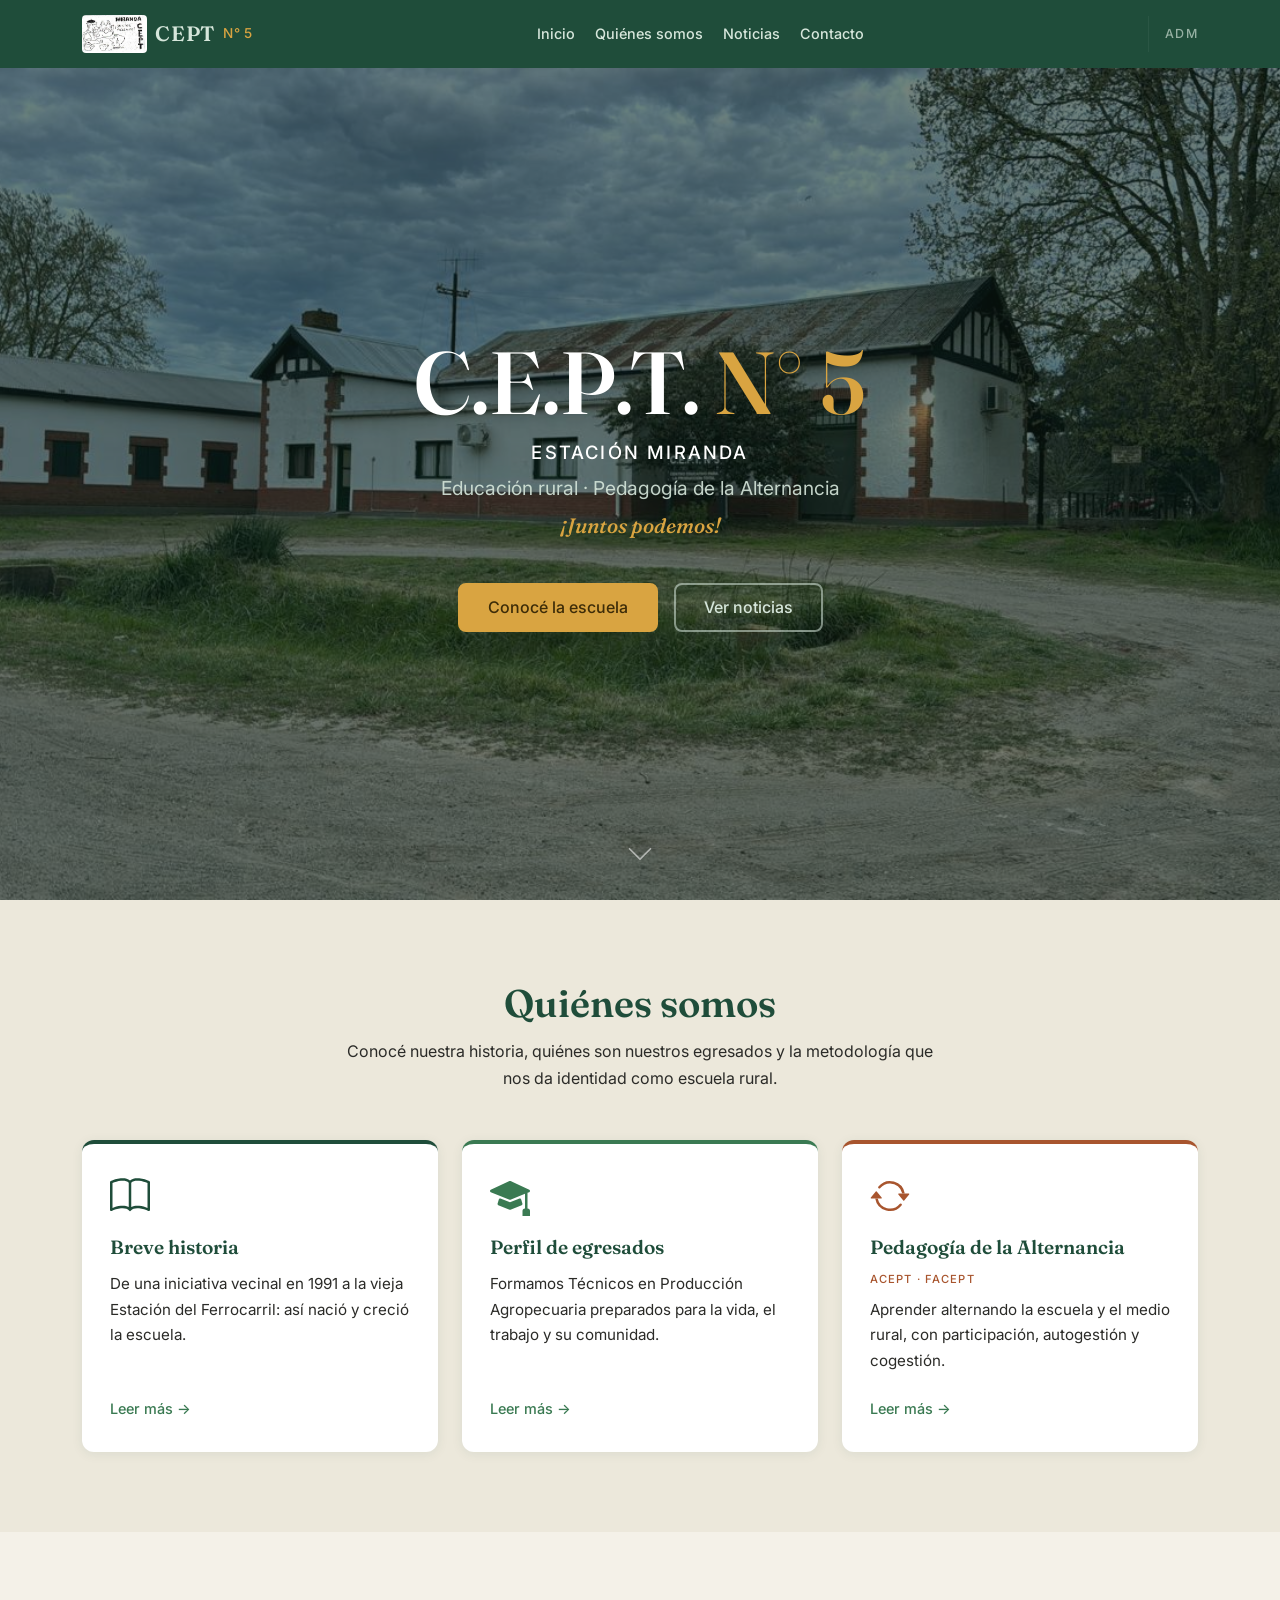
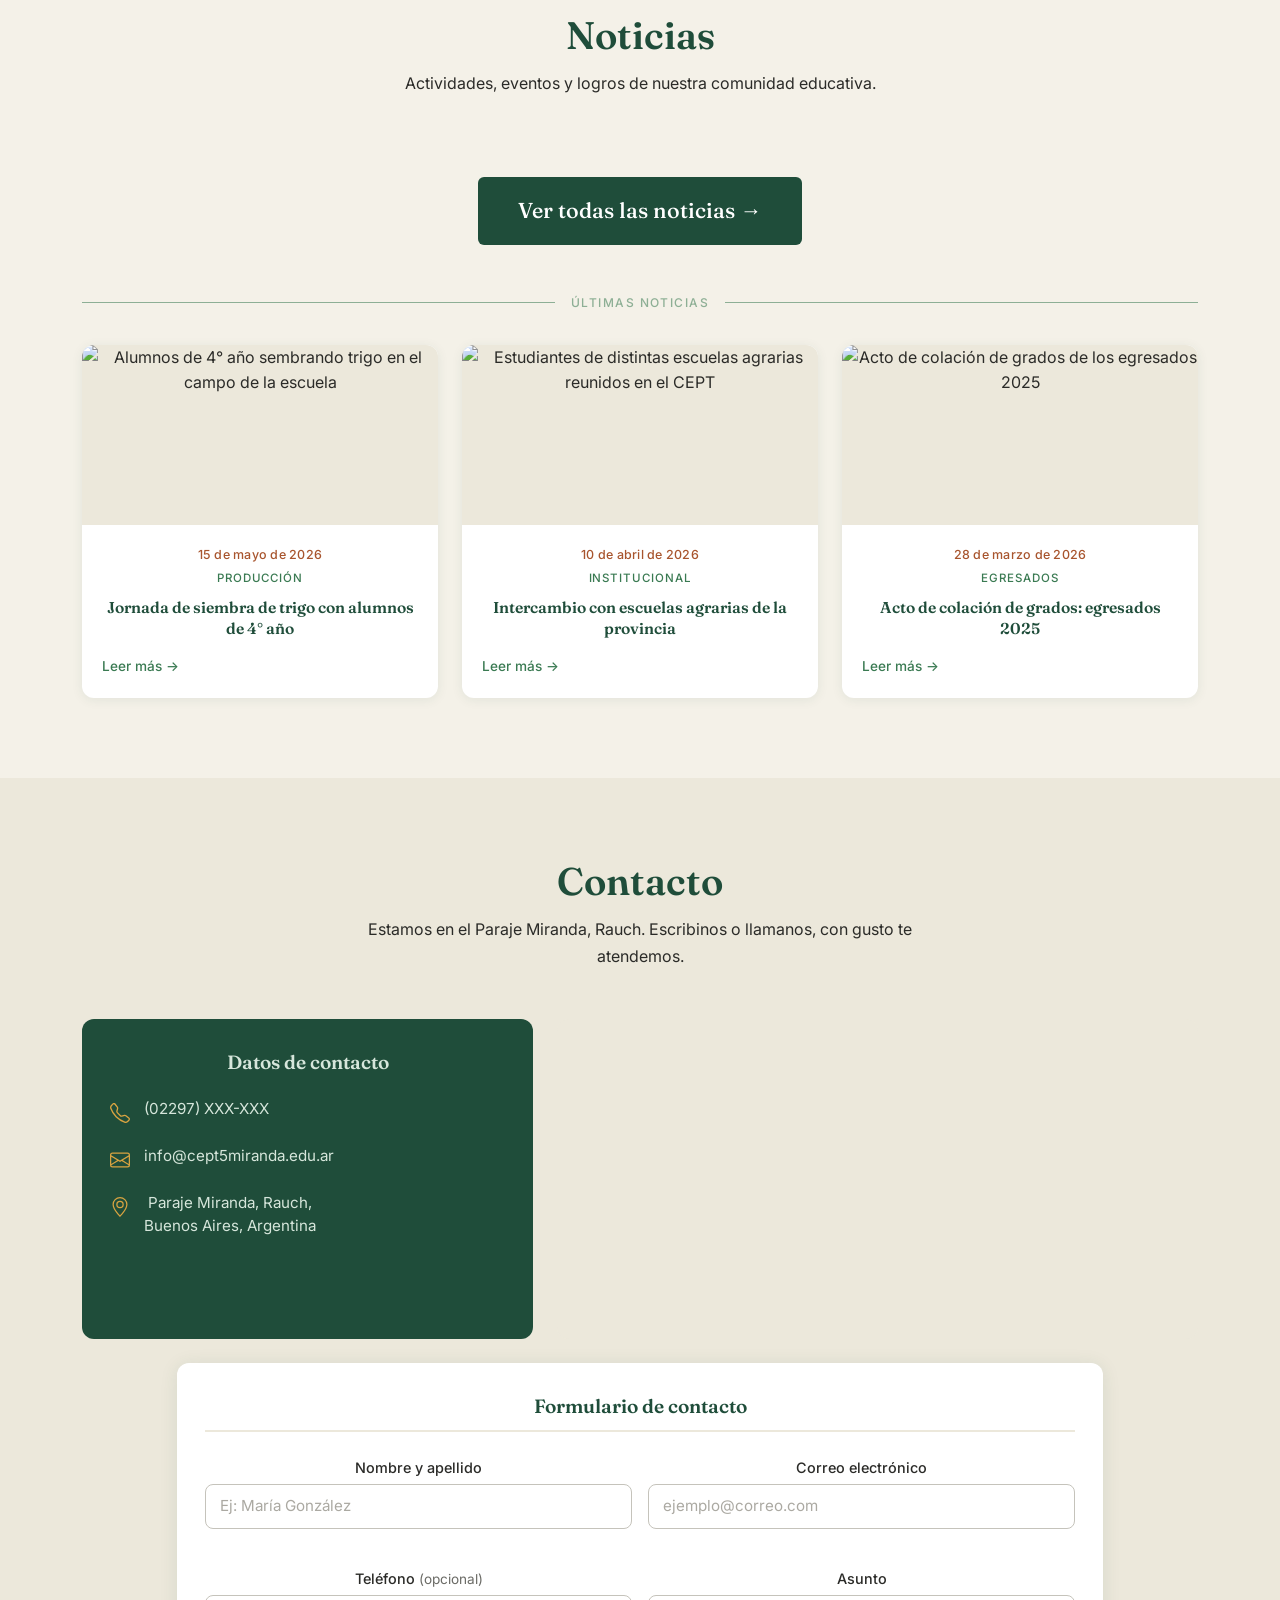
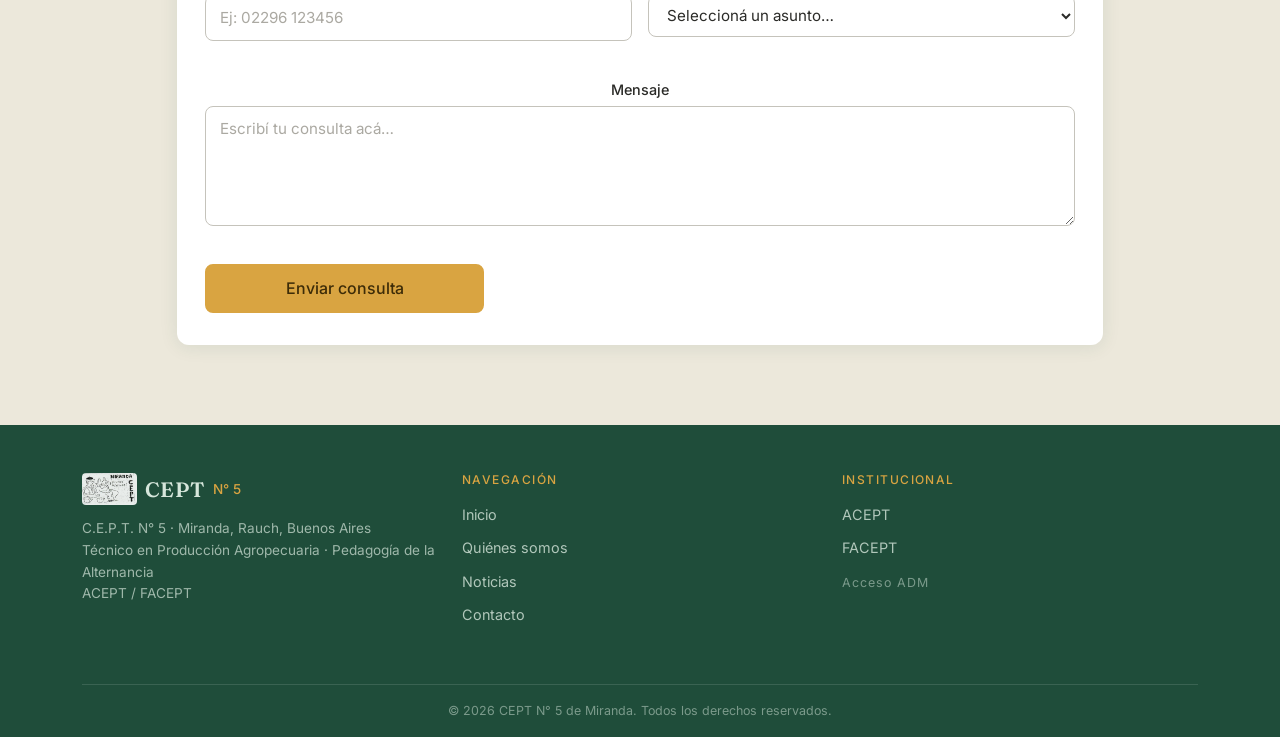
==== admin.html @ 4136ed53 "fix boostra" ====
<!DOCTYPE html>
<html lang="es">
<head>
  <meta charset="UTF-8" />
  <meta name="viewport" content="width=device-width, initial-scale=1.0" />
  <title>Administrador | CEPT N° 5 de Miranda</title>

  <link rel="preconnect" href="https://fonts.googleapis.com" />
  <link rel="preconnect" href="https://fonts.gstatic.com" crossorigin />
  <link
    href="https://fonts.googleapis.com/css2?family=Fraunces:opsz,wght@9..144,500;9..144,600&family=Inter:wght@400;500&display=swap"
    rel="stylesheet"
  />

  <link rel="stylesheet" href="vendor/bootstrap.min.css" />

  <link rel="stylesheet" href="css/styles.css" />
</head>
<body>

  <!-- header -->
  <header>
    <nav class="navbar navbar-expand-lg fixed-top" id="menu-principal" aria-label="Navegación principal">
      <div class="container">

        <a class="navbar-brand logo" href="index.html">
          <img src="img/img_logo.jpeg" alt="Logo CEPT N° 5 de Miranda" class="logo-img" />
          <span class="logo-sigla">CEPT</span>
          <span class="logo-numero">N° 5</span>
        </a>

        <button
          class="navbar-toggler boton-menu"
          type="button"
          data-bs-toggle="collapse"
          data-bs-target="#contenido-menu"
          aria-controls="contenido-menu"
          aria-expanded="false"
          aria-label="Abrir menú de navegación"
        >
          <span class="navbar-toggler-icon"></span>
        </button>

        <div class="collapse navbar-collapse" id="contenido-menu">
          <ul class="navbar-nav mx-auto gap-1">
            <li class="nav-item">
              <a class="nav-link enlace-menu" href="index.html">Inicio</a>
            </li>
            <li class="nav-item">
              <a class="nav-link enlace-menu" href="index.html#quienes">Quiénes somos</a>
            </li>
            <li class="nav-item">
              <a class="nav-link enlace-menu" href="noticias.html">Noticias</a>
            </li>
            <li class="nav-item">
              <a class="nav-link enlace-menu" href="index.html#contacto">Contacto</a>
            </li>
          </ul>

          <div class="vr d-none d-lg-block mx-3 separador" aria-hidden="true"></div>
          <hr class="d-lg-none separador-movil" aria-hidden="true" />

          <span class="nav-link enlace-adm activo-adm">ADM</span>
        </div>
      </div>
    </nav>
  </header>

  <!-- panel de administración -->
  <main>
    <section class="seccion">
      <div class="container">

        <!-- encabezado con título y botón de logout -->
        <div class="admin-encabezado">
          <div>
            <h1 class="titulo-seccion mb-1">Panel de administración</h1>
            <p class="descripcion-seccion mb-0">
              Desde acá podés agregar, editar y eliminar noticias.
            </p>
          </div>
          <button id="btn-cerrar-sesion" class="btn boton-cerrar-sesion">Cerrar sesión</button>
        </div>

        <!-- botón para agregar nueva noticia -->
        <button id="btn-agregar" class="btn boton-primario mb-4">+ Nueva noticia</button>

        <!-- formulario (oculto hasta que se clickee agregar o editar) -->
        <div id="panel-formulario" class="panel-admin oculto-admin">

          <h2 id="titulo-formulario-admin" class="admin-titulo-form">Agregar noticia</h2>

          <form id="formulario-admin" novalidate>
            <input type="hidden" id="admin-id" />

            <div class="campo">
              <label for="admin-titulo">Título</label>
              <input
                type="text"
                id="admin-titulo"
                required
                placeholder="Ej: Jornada de siembra con alumnos de 3° año"
              />
              <span id="error-admin-titulo" class="error" aria-live="polite"></span>
            </div>

            <div class="row g-3">
              <div class="col-12 col-md-6">
                <div class="campo">
                  <label for="admin-categoria">Categoría</label>
                  <select id="admin-categoria" required>
                    <option value="" disabled selected>Elegí una categoría</option>
                    <option value="Comunidad">Comunidad</option>
                    <option value="Educación">Educación</option>
                    <option value="Proyectos">Proyectos</option>
                    <option value="Producción">Producción</option>
                    <option value="Eventos">Eventos</option>
                    <option value="Institucional">Institucional</option>
                  </select>
                  <span id="error-admin-categoria" class="error" aria-live="polite"></span>
                </div>
              </div>

              <div class="col-12 col-md-6">
                <div class="campo">
                  <label for="admin-fecha">Fecha</label>
                  <input type="date" id="admin-fecha" required />
                  <span id="error-admin-fecha" class="error" aria-live="polite"></span>
                </div>
              </div>
            </div>

            <div class="campo">
              <label for="admin-foto">
                Foto
                <span class="opcional">(ruta desde la carpeta raíz, ej: img/mi-foto.jpeg)</span>
              </label>
              <input type="text" id="admin-foto" placeholder="img/nombre-de-la-foto.jpeg" />
            </div>

            <div class="campo">
              <label for="admin-alt">
                Descripción de la foto
                <span class="opcional">(para personas que no pueden ver la imagen)</span>
              </label>
              <input
                type="text"
                id="admin-alt"
                placeholder="Ej: Estudiantes trabajando en el invernáculo"
              />
            </div>

            <div class="campo">
              <label for="admin-bajada">
                Bajada
                <span class="opcional">(resumen corto que aparece en la lista de noticias)</span>
              </label>
              <textarea
                id="admin-bajada"
                rows="2"
                placeholder="Resumen de la noticia en 1 o 2 oraciones..."
              ></textarea>
            </div>

            <div class="campo">
              <label for="admin-cuerpo">
                Cuerpo de la noticia
                <span class="opcional">
                  — usá etiquetas HTML: &lt;p&gt;párrafo&lt;/p&gt;,
                  &lt;strong&gt;negrita&lt;/strong&gt;,
                  &lt;ul&gt;&lt;li&gt;ítem&lt;/li&gt;&lt;/ul&gt;
                </span>
              </label>
              <textarea
                id="admin-cuerpo"
                rows="8"
                required
                placeholder="&lt;p&gt;Primer párrafo...&lt;/p&gt;
&lt;p&gt;Segundo párrafo...&lt;/p&gt;"
              ></textarea>
              <span id="error-admin-cuerpo" class="error" aria-live="polite"></span>
            </div>

            <div class="d-flex gap-3 flex-wrap mt-3">
              <button type="submit" class="btn boton-primario">Guardar noticia</button>
              <button type="button" id="btn-cancelar" class="btn boton-admin-cancelar">Cancelar</button>
            </div>

          </form>
        </div>

        <!-- lista de todas las noticias -->
        <div id="lista-admin"></div>

        <!-- sección para restaurar los datos originales -->
        <div class="admin-restaurar">
          <p>¿Borraste algo por error?</p>
          <button id="btn-restaurar" class="btn boton-admin-restaurar">
            Restaurar noticias originales
          </button>
        </div>

      </div>
    </section>
  </main>

  <!-- footer -->
  <footer id="pie-pagina">
    <div class="container">
      <div class="row pie-fila-superior">

        <div class="col-12 col-md-4 pie-col">
          <a href="index.html" class="pie-logo">
            <img src="img/img_logo.jpeg" alt="Logo CEPT N° 5 de Miranda" class="logo-img logo-img-pie" />
            <span class="pie-logo-sigla">CEPT</span>
            <span class="pie-logo-numero">N° 5</span>
          </a>
          <p class="pie-descripcion">
            C.E.P.T. N° 5 · Miranda, Rauch, Buenos Aires<br>
            Técnico en Producción Agropecuaria · Pedagogía de la Alternancia<br>
            ACEPT / FACEPT
          </p>
        </div>

        <div class="col-12 col-sm-6 col-md-4 pie-col">
          <h4 class="pie-titulo-col">Navegación</h4>
          <ul class="pie-lista">
            <li><a href="index.html"          class="pie-enlace">Inicio</a></li>
            <li><a href="index.html#quienes"  class="pie-enlace">Quiénes somos</a></li>
            <li><a href="noticias.html"        class="pie-enlace">Noticias</a></li>
            <li><a href="index.html#contacto" class="pie-enlace">Contacto</a></li>
          </ul>
        </div>

        <div class="col-12 col-sm-6 col-md-4 pie-col">
          <h4 class="pie-titulo-col">Institucional</h4>
          <ul class="pie-lista">
            <li><a href="#" class="pie-enlace">ACEPT</a></li>
            <li><a href="#" class="pie-enlace">FACEPT</a></li>
          </ul>
        </div>

      </div>

      <div class="pie-inferior">
        <p class="pie-copy">© 2026 CEPT N° 5 de Miranda. Todos los derechos reservados.</p>
      </div>
    </div>
  </footer>

  <script src="vendor/bootstrap.bundle.min.js"></script>
  <script src="js/datos-noticias.js"></script>
  <script src="js/admin.js"></script>
  <script src="js/login.js"></script>

</body>
</html>
---- css/styles.css ----
﻿/* VARIABLES GLOBALES */
:root {
  /* Colores */
  --verde-pino:   #1F4D3A;   /* header, footer, títulos, botones primarios */
  --verde-claro:  #3A7A52;   /* enlaces, hover, acentos secundarios */
  --dorado:       #D9A441;   /* CTA y acción ADM — acento puntual, no relleno */
  --dorado-texto: #3D2C08;   /* texto oscuro sobre dorado */
  --tierra:       #A8552E;   /* fechas, categorías, íconos de detalle */
  --crema:        #F4F1E8;   /* fondo general */
  --crema-medio:  #ECE8DB;   /* franjas alternas */
  --carbon:       #2B2B28;   /* texto principal */
  --claro:        #D6E6DB;   /* texto sobre fondo verde */

  /* Tipografías */
  --fuente-titulo: 'Fraunces', Georgia, serif;
  --fuente-cuerpo: 'Inter', system-ui, sans-serif;

  /* Radios */
  --radio-elem:    8px;
  --radio-tarjeta: 12px;

  /* Alto del menú fijo */
  --alto-menu: 68px;
}

/* RESET Y BASE GLOBAL */
*,
*::before,
*::after {
  box-sizing: border-box;
}

html {
  scroll-behavior: smooth;
}

body {
  font-family: var(--fuente-cuerpo);
  font-size: 1rem;
  font-weight: 400;
  color: var(--carbon);
  background-color: var(--crema);
  line-height: 1.6;
  padding-top: var(--alto-menu); /* compensa el menú fijo */
}

h1, h2, h3, h4, h5, h6 {
  font-family: var(--fuente-titulo);
  font-weight: 600;
  color: var(--verde-pino);
  line-height: 1.2;
}

/* SECCIONES */
.seccion {
  padding: 5rem 1.5rem;
  text-align: center;
  scroll-margin-top: var(--alto-menu); /* ancla no queda tapada por el menú */
}

.fondo-alterno {
  background-color: var(--crema-medio);
}

/* Texto de ejemplo (se elimina al completar cada story) */
.texto-ejemplo {
  color: var(--verde-claro);
  font-style: italic;
  font-size: 0.9rem;
  margin-top: 0.5rem;
}

/* HEADER — NAVBAR */
#menu-principal {
  background-color: var(--verde-pino);
  min-height: var(--alto-menu);
}

/* Logo */
.logo {
  display: flex;
  align-items: center;
  gap: 0.5rem;
  text-decoration: none;
}

/* Imagen del logo */
.logo-img {
  height: 38px;
  width: auto;
  object-fit: contain;
  border-radius: 4px;
  flex-shrink: 0;
}

.logo-img-pie {
  height: 32px;
  opacity: 0.9;
}

.logo-sigla {
  font-family: var(--fuente-titulo);
  font-weight: 600;
  font-size: 1.3rem;
  color: var(--claro);
  letter-spacing: 0.04em;
}

.logo-numero {
  font-family: var(--fuente-cuerpo);
  font-weight: 500;
  font-size: 0.85rem;
  color: var(--dorado);
  letter-spacing: 0.02em;
}

/* Hamburguesa */
.boton-menu {
  border-color: rgba(255, 255, 255, 0.3);
}

.boton-menu:focus {
  box-shadow: 0 0 0 3px rgba(217, 164, 65, 0.45);
}

/* Ícono de hamburguesa en blanco */
.boton-menu .navbar-toggler-icon {
  background-image: url("data:image/svg+xml,%3csvg xmlns='http://www.w3.org/2000/svg' viewBox='0 0 30 30'%3e%3cpath stroke='rgba%28214%2C230%2C219%2C0.9%29' stroke-linecap='round' stroke-miterlimit='10' stroke-width='2' d='M4 7h22M4 15h22M4 23h22'/%3e%3c/svg%3e");
}

/* Links del menú */
.enlace-menu {
  color: var(--claro);
  font-weight: 500;
  font-size: 0.9rem;
  padding: 0.4rem 0.75rem;
  border-radius: var(--radio-elem);
  transition: color 0.2s, background-color 0.2s;
}

.enlace-menu:hover,
.enlace-menu:focus {
  color: var(--dorado);
  background-color: rgba(255, 255, 255, 0.06);
}

/* Link activo (Bootstrap ScrollSpy agrega .active) */
.enlace-menu.active {
  color: var(--dorado);
}

/* Separador vertical (desktop) */
.separador {
  background-color: rgba(255, 255, 255, 0.2);
  align-self: stretch;
}

/* Separador horizontal (mobile) */
.separador-movil {
  border-color: rgba(255, 255, 255, 0.15);
  margin: 0.5rem 0;
}

/* Acceso ADM discreto */
.enlace-adm {
  color: var(--claro);
  font-size: 0.78rem;
  font-weight: 500;
  letter-spacing: 0.1em;
  opacity: 0.65;
  transition: opacity 0.2s;
}

.enlace-adm:hover,
.enlace-adm:focus {
  color: var(--dorado);
  opacity: 1;
}

/* PORTADA (hero) */
.portada {
  position: relative;
  min-height: calc(100vh - var(--alto-menu));
  display: flex;
  align-items: center;
  overflow: hidden;
  scroll-margin-top: var(--alto-menu);
}

/* Fondo: imagen con fallback en verde oscuro */
.portada-fondo {
  position: absolute;
  inset: 0;
  background-color: #162b1e;
  background-image: url('../img/img_portada.jpeg');
  background-size: cover;
  background-position: center;
}

/* Capa oscurecida sobre la imagen */
.portada-fondo::after {
  content: '';
  position: absolute;
  inset: 0;
  background: rgba(12, 28, 18, 0.55);
}

/* Contenido por encima del fondo */
.portada-contenido {
  position: relative;
  z-index: 1;
  text-align: center;
  padding: 4rem 1.5rem;
}

/* Título principal: nombre de la escuela */
.portada-titulo {
  font-family: var(--fuente-titulo);
  font-size: clamp(3rem, 8vw, 5.5rem);
  font-weight: 600;
  color: #fff;
  line-height: 1.05;
  margin-bottom: 0.6rem;
}

/* Línea 2: educación rural · alternancia */
.portada-descripcion {
  font-size: clamp(1rem, 2vw, 1.2rem);
  color: var(--claro);
  max-width: 560px;
  margin: 0 auto 0.4rem;
  line-height: 1.5;
  opacity: 0.9;
}

/* Línea 2: lugar */
.portada-lugar {
  font-size: 1.15rem;
  font-weight: 500;
  letter-spacing: 0.12em;
  text-transform: uppercase;
  color: #fff;
  opacity: 1;
  margin-bottom: 0.4rem;
}

/* Línea 4: eslogan */
.portada-eslogan {
  font-family: var(--fuente-titulo);
  font-size: clamp(1rem, 2vw, 1.3rem);
  font-weight: 500;
  font-style: italic;
  color: var(--dorado);
  margin-bottom: 2.5rem;
}

/* Fila de botones */
.portada-botones {
  display: flex;
  gap: 1rem;
  justify-content: center;
  flex-wrap: wrap;
}

/* Botón primario: fondo dorado */
.boton-primario {
  background-color: var(--dorado);
  color: var(--dorado-texto);
  font-weight: 500;
  padding: 0.65rem 1.75rem;
  border: 2px solid var(--dorado);
  border-radius: var(--radio-elem);
  transition: background-color 0.2s, border-color 0.2s;
}

.boton-primario:hover,
.boton-primario:focus {
  background-color: #c4922e;
  border-color: #c4922e;
  color: var(--dorado-texto);
}

/* Botón contorno (secundario) */
.boton-contorno {
  background-color: transparent;
  color: var(--claro);
  font-weight: 500;
  padding: 0.65rem 1.75rem;
  border: 2px solid rgba(214, 230, 219, 0.55);
  border-radius: var(--radio-elem);
  transition: background-color 0.2s, border-color 0.2s;
}

.boton-contorno:hover,
.boton-contorno:focus {
  background-color: rgba(255, 255, 255, 0.1);
  border-color: var(--claro);
  color: var(--claro);
}

/* Flecha de scroll animada */
.portada-flecha {
  position: absolute;
  bottom: 2rem;
  left: 50%;
  transform: translateX(-50%);
  z-index: 1;
  color: rgba(255, 255, 255, 0.55);
  text-decoration: none;
  animation: rebotar 1.8s ease-in-out infinite;
  transition: color 0.2s;
}

.portada-flecha:hover,
.portada-flecha:focus {
  color: var(--dorado);
}

@keyframes rebotar {
  0%, 100% { transform: translateX(-50%) translateY(0); }
  50%       { transform: translateX(-50%) translateY(8px); }
}

/* SECCIONES — ELEMENTOS COMUNES */

/* Título principal de sección */
.titulo-seccion {
  font-size: clamp(1.75rem, 3vw, 2.4rem);
  color: var(--verde-pino);
  margin-bottom: 0.75rem;
}

/* Párrafo introductorio de sección */
.descripcion-seccion {
  max-width: 600px;
  margin: 0 auto 3rem;
  color: var(--carbon);
  font-size: 1rem;
  line-height: 1.7;
}

/* QUIÉNES SOMOS — TARJETAS */
.tarjeta {
  background-color: #fff;
  border-radius: var(--radio-tarjeta);
  border-top: 4px solid transparent;
  padding: 2rem 1.75rem;
  height: 100%;
  display: flex;
  flex-direction: column;
  text-align: left;
  box-shadow: 0 2px 12px rgba(31, 77, 58, 0.08);
  transition: box-shadow 0.2s, transform 0.2s;
}

.tarjeta:hover {
  box-shadow: 0 6px 24px rgba(31, 77, 58, 0.14);
  transform: translateY(-3px);
}

/* Variantes de color: borde superior e ícono */
.acento-pino  { border-top-color: var(--verde-pino);  }
.acento-verde { border-top-color: var(--verde-claro); }
.acento-tierra{ border-top-color: var(--tierra);      }

.acento-pino  .tarjeta-icono { color: var(--verde-pino);  }
.acento-verde .tarjeta-icono { color: var(--verde-claro); }
.acento-tierra .tarjeta-icono{ color: var(--tierra);      }

/* Ícono */
.tarjeta-icono {
  margin-bottom: 1.25rem;
}

/* Título de tarjeta */
.tarjeta-titulo {
  font-size: 1.2rem;
  font-weight: 600;
  color: var(--verde-pino);
  margin-bottom: 0.75rem;
}

/* Texto de tarjeta */
/* Etiqueta pequeña (ej. "ACEPT · FACEPT") */
.tarjeta-etiqueta {
  font-size: 0.7rem;
  font-weight: 500;
  letter-spacing: 0.1em;
  text-transform: uppercase;
  color: var(--tierra);
  margin-bottom: 0.5rem;
}

.tarjeta-texto {
  font-size: 0.95rem;
  color: var(--carbon);
  line-height: 1.65;
  flex-grow: 1;
  margin-bottom: 1.5rem;
}

/* Enlace "Leer más" */
.tarjeta-enlace {
  font-size: 0.9rem;
  font-weight: 500;
  color: var(--verde-claro);
  text-decoration: none;
  transition: color 0.2s;
  align-self: flex-start;
}

.tarjeta-enlace:hover,
.tarjeta-enlace:focus {
  color: var(--verde-pino);
  text-decoration: underline;
}

/* QUIÉNES SOMOS — DETALLE DE TEMA */
.detalle-tema {
  max-width: 760px;
  margin: 0 auto;
  text-align: left;
}

/* Encabezado: migas + botón volver en la misma fila */
.detalle-encabezado {
  display: flex;
  align-items: center;
  justify-content: space-between;
  flex-wrap: wrap;
  gap: 0.75rem;
  margin-bottom: 1.75rem;
}

/* Migas de pan */
.migas {
  margin: 0;
  font-size: 0.85rem;
}

/* Botón dentro de migas (estilo de enlace) */
.enlace-miga {
  background: none;
  border: none;
  padding: 0;
  color: var(--verde-claro);
  cursor: pointer;
  font-size: 0.85rem;
  text-decoration: none;
}

.enlace-miga:hover,
.enlace-miga:focus {
  color: var(--verde-pino);
  text-decoration: underline;
}

/* Botón "← Volver" */
.boton-volver {
  background: none;
  border: none;
  color: var(--verde-claro);
  font-size: 0.9rem;
  font-weight: 500;
  cursor: pointer;
  padding: 0;
  transition: color 0.2s;
}

.boton-volver:hover,
.boton-volver:focus {
  color: var(--verde-pino);
}

/* Foto del tema */
.detalle-foto {
  width: 100%;
  max-height: 380px;
  object-fit: cover;
  border-radius: var(--radio-tarjeta);
  margin-bottom: 2rem;
  background-color: var(--crema-medio); /* fallback sin imagen */
  min-height: 200px;
  display: block;
}

/* Título del detalle */
.detalle-titulo {
  font-size: clamp(1.5rem, 3vw, 2rem);
  color: var(--verde-pino);
  margin-bottom: 1.25rem;
  outline: none; /* foco vía tabindex sin anillo visible */
}

/* Cuerpo del detalle */
.detalle-cuerpo {
  font-size: 1rem;
  line-height: 1.8;
  color: var(--carbon);
  margin-bottom: 2.5rem;
}

.detalle-cuerpo p {
  margin-bottom: 1rem;
}

.detalle-cuerpo ul {
  padding-left: 1.4rem;
  margin-bottom: 1rem;
}

.detalle-cuerpo li {
  margin-bottom: 0.35rem;
}

.enlace-externo {
  color: var(--verde-claro);
  font-weight: 500;
  text-decoration: none;
  transition: color 0.2s;
}

.enlace-externo:hover,
.enlace-externo:focus {
  color: var(--verde-pino);
  text-decoration: underline;
}

/* Botones anterior / siguiente */
.navegacion-temas {
  display: flex;
  gap: 1rem;
  flex-wrap: wrap;
  padding-top: 1.5rem;
  border-top: 1px solid var(--crema-medio);
}

.boton-navegar {
  background-color: transparent;
  color: var(--verde-pino);
  font-weight: 500;
  font-size: 0.9rem;
  padding: 0.5rem 1.25rem;
  border: 2px solid var(--verde-pino);
  border-radius: var(--radio-elem);
  transition: background-color 0.2s, color 0.2s;
}

.boton-navegar:hover,
.boton-navegar:focus {
  background-color: var(--verde-pino);
  color: var(--claro);
}

.boton-navegar:disabled {
  opacity: 0.35;
  cursor: not-allowed;
}

/* NOTICIAS — CARRUSEL */

/* Wrapper con espacio horizontal para las flechas */
.contenedor-carrusel {
  padding: 0.5rem 3rem 0;
  position: relative;
}

/* Espacio inferior para los puntos indicadores */
#carrusel-noticias {
  padding-bottom: 2.75rem;
}

/* Flechas: círculos pequeños en verde pino */
#carrusel-noticias .carousel-control-prev,
#carrusel-noticias .carousel-control-next {
  width: 2.5rem;
  height: 2.5rem;
  top: 42%;
  bottom: auto;
  transform: translateY(-50%);
  border-radius: 50%;
  background-color: var(--verde-pino);
  opacity: 1;
}

#carrusel-noticias .carousel-control-prev { left: -3rem; }
#carrusel-noticias .carousel-control-next { right: -3rem; }

#carrusel-noticias .carousel-control-prev:hover,
#carrusel-noticias .carousel-control-next:hover {
  background-color: var(--verde-claro);
}

/* Puntos indicadores de página */
#carrusel-noticias .carousel-indicators {
  margin-bottom: 0;
  gap: 0.4rem;
  bottom: 0.5rem;
}

#carrusel-noticias .carousel-indicators [data-bs-slide-to] {
  width: 8px;
  height: 8px;
  border-radius: 50%;
  background-color: var(--verde-pino);
  border-top: none;
  border-bottom: none;
  opacity: 0.3;
  flex-shrink: 0;
}

#carrusel-noticias .carousel-indicators [data-bs-slide-to].active {
  background-color: var(--dorado);
  opacity: 1;
}

/* NOTICIAS — TARJETA */
.noticia {
  background-color: #fff;
  border-radius: var(--radio-tarjeta);
  overflow: hidden;
  box-shadow: 0 2px 12px rgba(31, 77, 58, 0.08);
  display: flex;
  flex-direction: column;
  height: 100%;
  transition: box-shadow 0.2s, transform 0.2s;
}

.noticia:hover {
  box-shadow: 0 6px 24px rgba(31, 77, 58, 0.14);
  transform: translateY(-3px);
}

/* Foto de la tarjeta */
.noticia-foto {
  width: 100%;
  height: 180px;
  object-fit: cover;
  background-color: var(--crema-medio);
  display: block;
  flex-shrink: 0;
}

/* Cuerpo de la tarjeta */
.noticia-cuerpo {
  padding: 1.25rem;
  display: flex;
  flex-direction: column;
  flex-grow: 1;
}

/* Fecha en color tierra */
.noticia-fecha {
  font-size: 0.78rem;
  font-weight: 500;
  color: var(--tierra);
  display: block;
  margin-bottom: 0.25rem;
  letter-spacing: 0.02em;
}

/* Categoría */
.noticia-categoria {
  font-size: 0.72rem;
  font-weight: 500;
  text-transform: uppercase;
  letter-spacing: 0.08em;
  color: var(--verde-claro);
  display: block;
  margin-bottom: 0.6rem;
}

/* Título de la noticia */
.noticia-titulo {
  font-size: 0.98rem;
  font-weight: 600;
  color: var(--verde-pino);
  line-height: 1.4;
  margin-bottom: 1rem;
  flex-grow: 1;
}

/* Enlace "Leer más" */
.noticia-enlace {
  font-size: 0.85rem;
  font-weight: 500;
  color: var(--verde-claro);
  text-decoration: none;
  align-self: flex-start;
  transition: color 0.2s;
}

.noticia-enlace:hover,
.noticia-enlace:focus {
  color: var(--verde-pino);
  text-decoration: underline;
}

/* NOTICIAS — BUSCADOR */
.buscador {
  margin-top: 3.5rem;
  padding-top: 2.5rem;
  border-top: 2px solid var(--crema-medio);
}

.titulo-buscador {
  font-size: 1.3rem;
  color: var(--verde-pino);
  margin-bottom: 1.25rem;
}

.formulario-busqueda {
  margin-bottom: 2rem;
}

/* Etiqueta de campo */
.etiqueta-campo {
  display: block;
  font-size: 0.85rem;
  font-weight: 500;
  color: var(--carbon);
  margin-bottom: 0.4rem;
}

/* Input y select: override de Bootstrap */
.campo-texto {
  border-color: #d0cfc8;
  background-color: #fff;
  color: var(--carbon);
  border-radius: var(--radio-elem);
  font-size: 0.95rem;
}

.campo-texto:focus {
  border-color: var(--verde-claro);
  box-shadow: 0 0 0 3px rgba(58, 122, 82, 0.18);
  outline: none;
}

/* ── Lista de resultados ── */
.lista-resultados {
  display: flex;
  flex-direction: column;
  gap: 1rem;
}

/* Tarjeta de resultado: horizontal (foto + info) */
.resultado {
  display: flex;
  gap: 1rem;
  align-items: flex-start;
  background-color: #fff;
  border-radius: var(--radio-elem);
  padding: 0.75rem;
  box-shadow: 0 1px 6px rgba(31, 77, 58, 0.07);
  transition: box-shadow 0.2s;
}

.resultado:hover {
  box-shadow: 0 4px 16px rgba(31, 77, 58, 0.12);
}

/* Foto pequeña cuadrada */
.resultado-foto {
  width: 80px;
  height: 80px;
  object-fit: cover;
  border-radius: var(--radio-elem);
  background-color: var(--crema-medio);
  flex-shrink: 0;
}

/* Info del resultado */
.resultado-info {
  display: flex;
  flex-direction: column;
  gap: 0.25rem;
}

.resultado-titulo {
  font-size: 0.95rem;
  font-weight: 600;
  color: var(--verde-pino);
  line-height: 1.4;
  margin: 0;
}

/* ── Estado vacío ── */
.sin-resultados {
  text-align: center;
  padding: 3rem 1rem;
  color: var(--verde-claro);
}

.sin-resultados svg {
  margin-bottom: 1rem;
  opacity: 0.5;
}

.sin-resultados p {
  font-size: 1rem;
  font-weight: 500;
  margin: 0;
}

.sin-resultados-sugerencia {
  font-size: 0.85rem;
  margin-top: 0.4rem !important;
  opacity: 0.75;
}

/* ── CTA noticias (arriba, protagonista) ── */
.noticias-mas {
  text-align: center;
  padding: 2rem 0 3rem;
}

.boton-noticias {
  display: inline-flex;
  align-items: center;
  gap: 0.6rem;
  background-color: var(--verde-pino);
  color: #fff;
  font-family: var(--fuente-titulo);
  font-size: clamp(1.1rem, 2vw, 1.35rem);
  font-weight: 500;
  padding: 1rem 2.4rem;
  border-radius: 6px;
  text-decoration: none;
  border: 2px solid transparent;
  transition: background-color 0.18s, color 0.18s, border-color 0.18s;
}

.boton-noticias:hover,
.boton-noticias:focus-visible {
  background-color: transparent;
  color: var(--verde-pino);
  border-color: var(--verde-pino);
  outline: none;
}

.noticias-flecha {
  font-size: 1.2em;
  transition: transform 0.18s;
}

.boton-noticias:hover .noticias-flecha {
  transform: translateX(4px);
}

/* ── Separador "Últimas noticias" ── */
.noticias-subtitulo {
  display: flex;
  align-items: center;
  gap: 1rem;
  margin-bottom: 2rem;
  opacity: 0.55;
}

.noticias-subtitulo::before,
.noticias-subtitulo::after {
  content: '';
  flex: 1;
  height: 1px;
  background: var(--verde-claro);
}

.noticias-subtitulo span {
  font-size: 0.75rem;
  font-weight: 500;
  letter-spacing: 0.12em;
  text-transform: uppercase;
  color: var(--verde-claro);
  white-space: nowrap;
}

/* NOTICIAS — ARTÍCULO ABIERTO */

/* Foto a ancho completo */
.articulo-foto {
  width: 100%;
  height: 380px;
  object-fit: cover;
  background-color: var(--crema-medio);
  display: block;
  margin-bottom: 2rem;
}

/* Contenido con max-width para legibilidad */
.articulo-contenido {
  max-width: 760px;
}

/* Título del artículo */
.articulo-titulo {
  font-size: clamp(1.6rem, 3.5vw, 2.2rem);
  color: var(--verde-pino);
  margin-bottom: 0.75rem;
  outline: none;
}

/* Meta: fecha y categoría en la misma línea */
.articulo-meta {
  display: flex;
  align-items: center;
  gap: 1rem;
  margin-bottom: 1.5rem;
  flex-wrap: wrap;
}

/* Bajada destacada con borde dorado a la izquierda */
.articulo-bajada {
  font-size: 1.1rem;
  line-height: 1.75;
  color: var(--carbon);
  border-left: 4px solid var(--dorado);
  padding: 0.75rem 1.25rem;
  background-color: rgba(217, 164, 65, 0.06);
  border-radius: 0 var(--radio-elem) var(--radio-elem) 0;
  margin-bottom: 2rem;
}

/* Cuerpo del artículo */
.articulo-cuerpo {
  font-size: 1rem;
  line-height: 1.85;
  color: var(--carbon);
  margin-bottom: 3rem;
}

.articulo-cuerpo p {
  margin-bottom: 1.1rem;
}

/* CONTACTO */

/* Tarjeta de datos en verde pino */
.tarjeta-contacto {
  background-color: var(--verde-pino);
  border-radius: var(--radio-tarjeta);
  padding: 2rem 1.75rem;
  height: 100%;
}

.contacto-titulo {
  font-family: var(--fuente-titulo);
  font-size: 1.2rem;
  color: var(--claro);
  margin-bottom: 1.5rem;
}

/* Lista de datos */
.lista-contacto {
  list-style: none;
  padding: 0;
  margin: 0;
  display: flex;
  flex-direction: column;
  gap: 1.25rem;
}

/* Cada ítem: ícono + dato en la misma fila */
.item-contacto {
  display: flex;
  align-items: flex-start;
  gap: 0.9rem;
}

/* Ícono en dorado */
.icono-contacto {
  color: var(--dorado);
  flex-shrink: 0;
  margin-top: 0.1rem;
}

/* Texto / enlace del dato */
.dato-contacto {
  color: var(--claro);
  font-size: 0.95rem;
  line-height: 1.5;
  text-decoration: none;
  transition: color 0.2s;
}

a.dato-contacto:hover,
a.dato-contacto:focus {
  color: var(--dorado);
}

/* Mapa */
.mapa-contenedor {
  height: 100%;
  min-height: 320px;
  border-radius: var(--radio-tarjeta);
  overflow: hidden;
}

.mapa-iframe {
  width: 100%;
  height: 100%;
  min-height: 320px;
  border: none;
  display: block;
  background-color: var(--crema-medio);
}

/* FORMULARIO DE CONTACTO */

/* Tarjeta blanca que envuelve el form */
.tarjeta-formulario {
  background-color: #fff;
  border-radius: var(--radio-tarjeta);
  box-shadow: 0 2px 18px rgba(31, 77, 58, 0.10);
  padding: 2rem 1.75rem;
}

/* Título dentro del formulario */
.formulario-titulo {
  font-size: 1.2rem;
  color: var(--verde-pino);
  margin-bottom: 1.5rem;
  padding-bottom: 0.75rem;
  border-bottom: 2px solid var(--crema-medio);
}

/* Grupo: label + input + mensaje de error */
.campo {
  display: flex;
  flex-direction: column;
  margin-bottom: 0.25rem;
}

.campo label {
  font-size: 0.9rem;
  font-weight: 500;
  color: var(--carbon);
  margin-bottom: 0.3rem;
}

/* Texto "(opcional)" dentro del label */
.opcional {
  font-weight: 400;
  font-size: 0.85rem;
  color: #6b6b66;
}

/* Campos del formulario */
.campo input,
.campo select,
.campo textarea {
  font-family: var(--fuente-cuerpo);
  font-size: 0.95rem;
  color: var(--carbon);
  background-color: #fff;
  border: 1.5px solid #c5c3bb;
  border-radius: var(--radio-elem);
  padding: 0.6rem 0.875rem;
  width: 100%;
  transition: border-color 0.15s;
}

.campo textarea {
  resize: vertical;
  min-height: 120px;
}

.campo input::placeholder,
.campo textarea::placeholder {
  color: #aba9a2;
}

.campo input:focus,
.campo select:focus,
.campo textarea:focus {
  border-color: var(--verde-claro);
  outline: none;
  box-shadow: 0 0 0 3px rgba(58, 122, 82, 0.15);
}

/* Estado inválido (agregado por validacion.js) */
.campo input.invalido,
.campo select.invalido,
.campo textarea.invalido {
  border-color: #A32D2D;
}

/* Mensaje de error debajo de cada campo */
.error {
  display: block;
  min-height: 1.1em;
  font-size: 0.825rem;
  color: #A32D2D;
  margin-top: 0.2rem;
}

/* Oculta cualquier elemento (usado por validacion.js) */
.oculto { display: none !important; }

/* Panel de confirmación al enviar */
.confirmacion {
  display: flex;
  flex-direction: column;
  align-items: center;
  text-align: center;
  padding: 3rem 1rem;
}

.confirmacion .formulario-titulo {
  border-bottom: none;
  padding-bottom: 0;
  margin-bottom: 0.75rem;
}

.confirmacion p {
  color: var(--carbon);
  margin-bottom: 1.5rem;
}

/* Icono SVG animado del tilde */
.icono-check {
  width: 72px;
  height: 72px;
  margin-bottom: 1rem;
}

.icono-check svg {
  width: 100%;
  height: 100%;
}

/* Círculo que se dibuja al aparecer */
.circulo {
  stroke: #2E7D4F;
  stroke-width: 2.5;
  stroke-dasharray: 151;
  stroke-dashoffset: 151;
  animation: dibujar-circulo 0.6s ease-out forwards;
}

/* Tilde que se dibuja después del círculo */
.tilde {
  stroke: #2E7D4F;
  stroke-width: 3;
  stroke-linecap: round;
  stroke-linejoin: round;
  stroke-dasharray: 48;
  stroke-dashoffset: 48;
  animation: dibujar-tilde 0.35s 0.55s ease-out forwards;
}

@keyframes dibujar-circulo { to { stroke-dashoffset: 0; } }
@keyframes dibujar-tilde   { to { stroke-dashoffset: 0; } }

/* FOOTER */
#pie-pagina {
  background-color: var(--verde-pino);
  padding-top: 3rem;
  padding-bottom: 0;
}

/* Fila superior: logo + columnas de enlaces */
.pie-fila-superior {
  padding-bottom: 2rem;
}

.pie-col {
  margin-bottom: 1.5rem;
}

/* Logo en el pie */
.pie-logo {
  display: inline-flex;
  align-items: center;
  gap: 0.5rem;
  text-decoration: none;
  margin-bottom: 0.75rem;
}

.pie-logo-sigla {
  font-family: var(--fuente-titulo);
  font-weight: 600;
  font-size: 1.3rem;
  color: var(--claro);
  letter-spacing: 0.04em;
}

.pie-logo-numero {
  font-family: var(--fuente-cuerpo);
  font-weight: 500;
  font-size: 0.85rem;
  color: var(--dorado);
}

.pie-descripcion {
  font-size: 0.85rem;
  color: var(--claro);
  opacity: 0.7;
  line-height: 1.6;
  margin: 0;
}

/* Títulos de columna */
.pie-titulo-col {
  font-family: var(--fuente-cuerpo);
  font-size: 0.75rem;
  font-weight: 500;
  text-transform: uppercase;
  letter-spacing: 0.12em;
  color: var(--dorado);
  margin-bottom: 0.9rem;
}

/* Lista de enlaces */
.pie-lista {
  list-style: none;
  padding: 0;
  margin: 0;
  display: flex;
  flex-direction: column;
  gap: 0.5rem;
}

.pie-enlace {
  color: var(--claro);
  font-size: 0.9rem;
  text-decoration: none;
  opacity: 0.8;
  transition: opacity 0.2s, color 0.2s;
}

.pie-enlace:hover,
.pie-enlace:focus {
  color: var(--dorado);
  opacity: 1;
}

/* ADM discreto */
.pie-adm {
  font-size: 0.78rem;
  letter-spacing: 0.08em;
  opacity: 0.5;
}

.pie-adm:hover,
.pie-adm:focus {
  opacity: 1;
}

/* Franja inferior con copyright */
.pie-inferior {
  border-top: 1px solid rgba(255, 255, 255, 0.12);
  padding: 1rem 0;
  text-align: center;
}

.pie-copy {
  color: var(--claro);
  font-size: 0.78rem;
  opacity: 0.5;
  margin: 0;
}

/* LOGIN ADMINISTRADOR (modal) */

/* Contenido del modal */
.login-contenido {
  border: none;
  border-radius: var(--radio-tarjeta);
  overflow: hidden;
}

/* Cabecera en verde pino */
.login-cabecera {
  background-color: var(--verde-pino);
  border-bottom: none;
  padding: 1.25rem 1.5rem;
}

.login-titulo {
  font-family: var(--fuente-titulo);
  font-size: 1.2rem;
  font-weight: 600;
  color: var(--claro);
  margin: 0;
}

/* Cuerpo del modal */
.login-cuerpo {
  background-color: var(--crema);
  padding: 2rem 1.75rem;
}

/* Mensaje de error */
.error-login {
  background-color: rgba(168, 85, 46, 0.1);
  border-left: 3px solid var(--tierra);
  color: var(--tierra);
  font-size: 0.9rem;
  padding: 0.65rem 1rem;
  border-radius: 0 var(--radio-elem) var(--radio-elem) 0;
  margin-bottom: 1.25rem;
}

/* Campo contraseña: input + botón ojo en la misma fila */
.grupo-contrasena {
  position: relative;
  display: flex;
}

.grupo-contrasena .campo-texto {
  border-radius: var(--radio-elem) 0 0 var(--radio-elem);
  flex: 1;
}

/* Botón mostrar/ocultar contraseña */
.boton-ojo {
  background-color: #fff;
  border: 1px solid #d0cfc8;
  border-left: none;
  border-radius: 0 var(--radio-elem) var(--radio-elem) 0;
  padding: 0 0.75rem;
  color: var(--verde-claro);
  cursor: pointer;
  transition: color 0.2s, background-color 0.2s;
  display: flex;
  align-items: center;
}

.boton-ojo:hover,
.boton-ojo:focus {
  background-color: var(--crema-medio);
  color: var(--verde-pino);
  outline: none;
}

.grupo-contrasena .campo-texto:focus {
  z-index: 1;
}

/* CARRUSEL MOBILE — 1 noticia por vez */

#carrusel-mobile {
  padding-bottom: 2.75rem;
}

/* Flechas: círculos pequeños superpuestos sobre la tarjeta */
#carrusel-mobile .carousel-control-prev,
#carrusel-mobile .carousel-control-next {
  width: 2.5rem;
  height: 2.5rem;
  top: 40%;
  bottom: auto;
  transform: translateY(-50%);
  border-radius: 50%;
  background-color: rgba(31, 77, 58, 0.82);
  opacity: 1;
}

#carrusel-mobile .carousel-control-prev { left: 0.4rem; }
#carrusel-mobile .carousel-control-next { right: 0.4rem; }

#carrusel-mobile .carousel-control-prev:hover,
#carrusel-mobile .carousel-control-next:hover {
  background-color: var(--verde-claro);
}

/* Indicadores de página */
#carrusel-mobile .carousel-indicators {
  margin-bottom: 0;
  gap: 0.4rem;
  bottom: 0.5rem;
}

#carrusel-mobile .carousel-indicators [data-bs-slide-to] {
  width: 8px;
  height: 8px;
  border-radius: 50%;
  background-color: var(--verde-pino);
  border-top: none;
  border-bottom: none;
  opacity: 0.3;
  flex-shrink: 0;
}

#carrusel-mobile .carousel-indicators [data-bs-slide-to].active {
  background-color: var(--dorado);
  opacity: 1;
}

/* PANEL DE ADMINISTRACIÓN */

/* Encabezado: título + botón de logout en la misma fila */
.admin-encabezado {
  display: flex;
  justify-content: space-between;
  align-items: flex-start;
  gap: 1rem;
  flex-wrap: wrap;
  margin-bottom: 2rem;
}

/* Botón de cerrar sesión */
.boton-cerrar-sesion {
  font-family: var(--fuente-cuerpo);
  font-size: 0.875rem;
  font-weight: 500;
  color: var(--verde-pino);
  background: transparent;
  border: 1.5px solid var(--verde-pino);
  border-radius: var(--radio-elem);
  padding: 0.5rem 1.1rem;
  white-space: nowrap;
  transition: background-color 0.15s, color 0.15s;
}

.boton-cerrar-sesion:hover {
  background-color: var(--verde-pino);
  color: var(--crema);
}

/* Indica que el ADM está activo (está en el panel) */
.activo-adm {
  color: var(--dorado) !important;
  font-weight: 500;
  pointer-events: none;
}

/* Panel del formulario add/edit */
.panel-admin {
  background-color: #fff;
  border-radius: var(--radio-tarjeta);
  box-shadow: 0 2px 14px rgba(31, 77, 58, 0.09);
  padding: 2rem 1.75rem;
  margin-bottom: 2.5rem;
}

/* Oculta el panel del formulario */
.oculto-admin { display: none !important; }

/* Título dentro del panel del formulario */
.admin-titulo-form {
  font-size: 1.2rem;
  color: var(--verde-pino);
  margin-bottom: 1.5rem;
  padding-bottom: 0.75rem;
  border-bottom: 2px solid var(--crema-medio);
}

/* Botón cancelar (dentro del formulario) */
.boton-admin-cancelar {
  font-family: var(--fuente-cuerpo);
  font-size: 0.95rem;
  font-weight: 500;
  color: #555;
  background: transparent;
  border: 1.5px solid #bbb;
  border-radius: var(--radio-elem);
  padding: 0.65rem 1.25rem;
  transition: border-color 0.15s;
}

.boton-admin-cancelar:hover {
  border-color: #888;
  color: #333;
}

/* Lista de noticias en el panel */
.tabla-admin {
  display: flex;
  flex-direction: column;
  gap: 0.75rem;
  margin-bottom: 2.5rem;
}

/* Fila de cada noticia */
.fila-admin {
  display: flex;
  justify-content: space-between;
  align-items: center;
  gap: 1rem;
  background-color: #fff;
  border: 1.5px solid var(--crema-medio);
  border-radius: var(--radio-elem);
  padding: 0.9rem 1.25rem;
  flex-wrap: wrap;
}

/* Parte izquierda: categoría, título, fecha */
.fila-admin-info {
  display: flex;
  flex-direction: column;
  gap: 0.25rem;
  flex: 1;
  min-width: 0;
}

.fila-admin-titulo {
  font-size: 0.95rem;
  color: var(--carbon);
  white-space: nowrap;
  overflow: hidden;
  text-overflow: ellipsis;
}

.fila-admin-fecha {
  font-size: 0.8rem;
  color: #777;
}

/* Botones editar / eliminar */
.fila-admin-acciones {
  display: flex;
  gap: 0.5rem;
  flex-shrink: 0;
}

.boton-editar {
  font-size: 0.8rem;
  font-weight: 500;
  color: var(--verde-pino);
  background: transparent;
  border: 1.5px solid var(--verde-pino);
  border-radius: var(--radio-elem);
  padding: 0.3rem 0.75rem;
  transition: background-color 0.15s, color 0.15s;
}

.boton-editar:hover {
  background-color: var(--verde-pino);
  color: #fff;
}

.boton-eliminar {
  font-size: 0.8rem;
  font-weight: 500;
  color: #A32D2D;
  background: transparent;
  border: 1.5px solid #A32D2D;
  border-radius: var(--radio-elem);
  padding: 0.3rem 0.75rem;
  transition: background-color 0.15s, color 0.15s;
}

.boton-eliminar:hover {
  background-color: #A32D2D;
  color: #fff;
}

/* Estado vacío */
.admin-vacio {
  color: #777;
  font-style: italic;
  text-align: center;
  padding: 2rem 0;
}

/* Sección para restaurar noticias */
.admin-restaurar {
  border-top: 1px solid var(--crema-medio);
  padding-top: 2rem;
  text-align: center;
  color: #777;
  font-size: 0.9rem;
}

.boton-admin-restaurar {
  font-family: var(--fuente-cuerpo);
  font-size: 0.875rem;
  font-weight: 500;
  color: #777;
  background: transparent;
  border: 1.5px solid #bbb;
  border-radius: var(--radio-elem);
  padding: 0.5rem 1.25rem;
  margin-top: 0.5rem;
  transition: border-color 0.15s, color 0.15s;
}

.boton-admin-restaurar:hover {
  border-color: #888;
  color: #444;
}

/* RESPONSIVE — MENÚ MOBILE (< 992 px) */
@media (max-width: 991.98px) {

  /* Fondo explícito en el panel desplegable del hamburguesa */
  #contenido-menu {
    background-color: var(--verde-pino);
    border-top: 1px solid rgba(255, 255, 255, 0.12);
    padding: 0.5rem 0 1rem;
    margin-top: 0.25rem;
  }

  /* Links con área táctil generosa */
  #contenido-menu .enlace-menu {
    display: block;
    padding: 0.65rem 0.75rem;
  }

}

/* RESPONSIVE — MOBILE (< 768 px) */
@media (max-width: 767.98px) {

  /* Reducir padding vertical de secciones */
  .seccion {
    padding: 3rem 1rem;
  }

  /* Reducir padding del hero */
  .portada-contenido {
    padding: 2.5rem 1rem;
  }

  /* Reducir altura de la foto del artículo abierto */
  .articulo-foto {
    height: 220px;
    margin-bottom: 1.25rem;
  }

  /* Reducir altura máxima de la foto en detalle de quiénes somos */
  .detalle-foto {
    max-height: 220px;
    min-height: 140px;
  }

  /* Descripción de sección: menos margen inferior */
  .descripcion-seccion {
    margin-bottom: 2rem;
  }

}
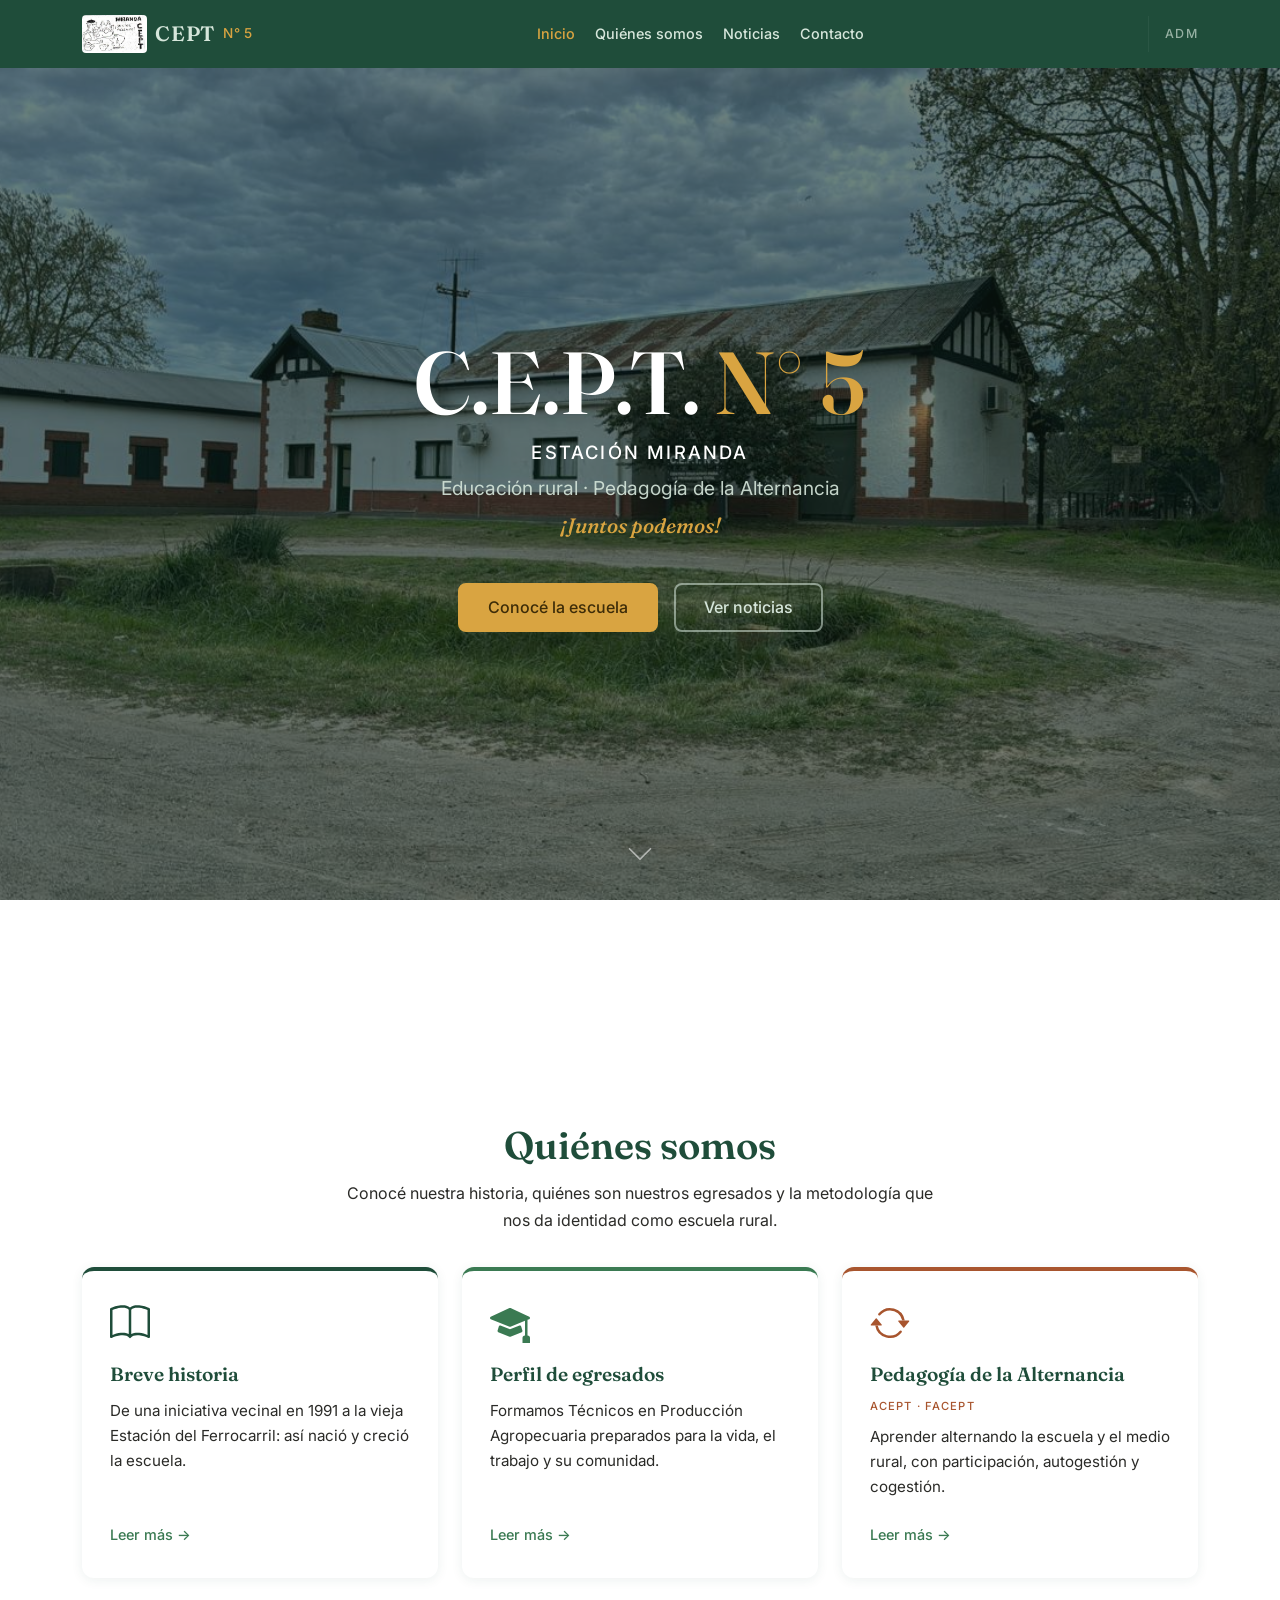
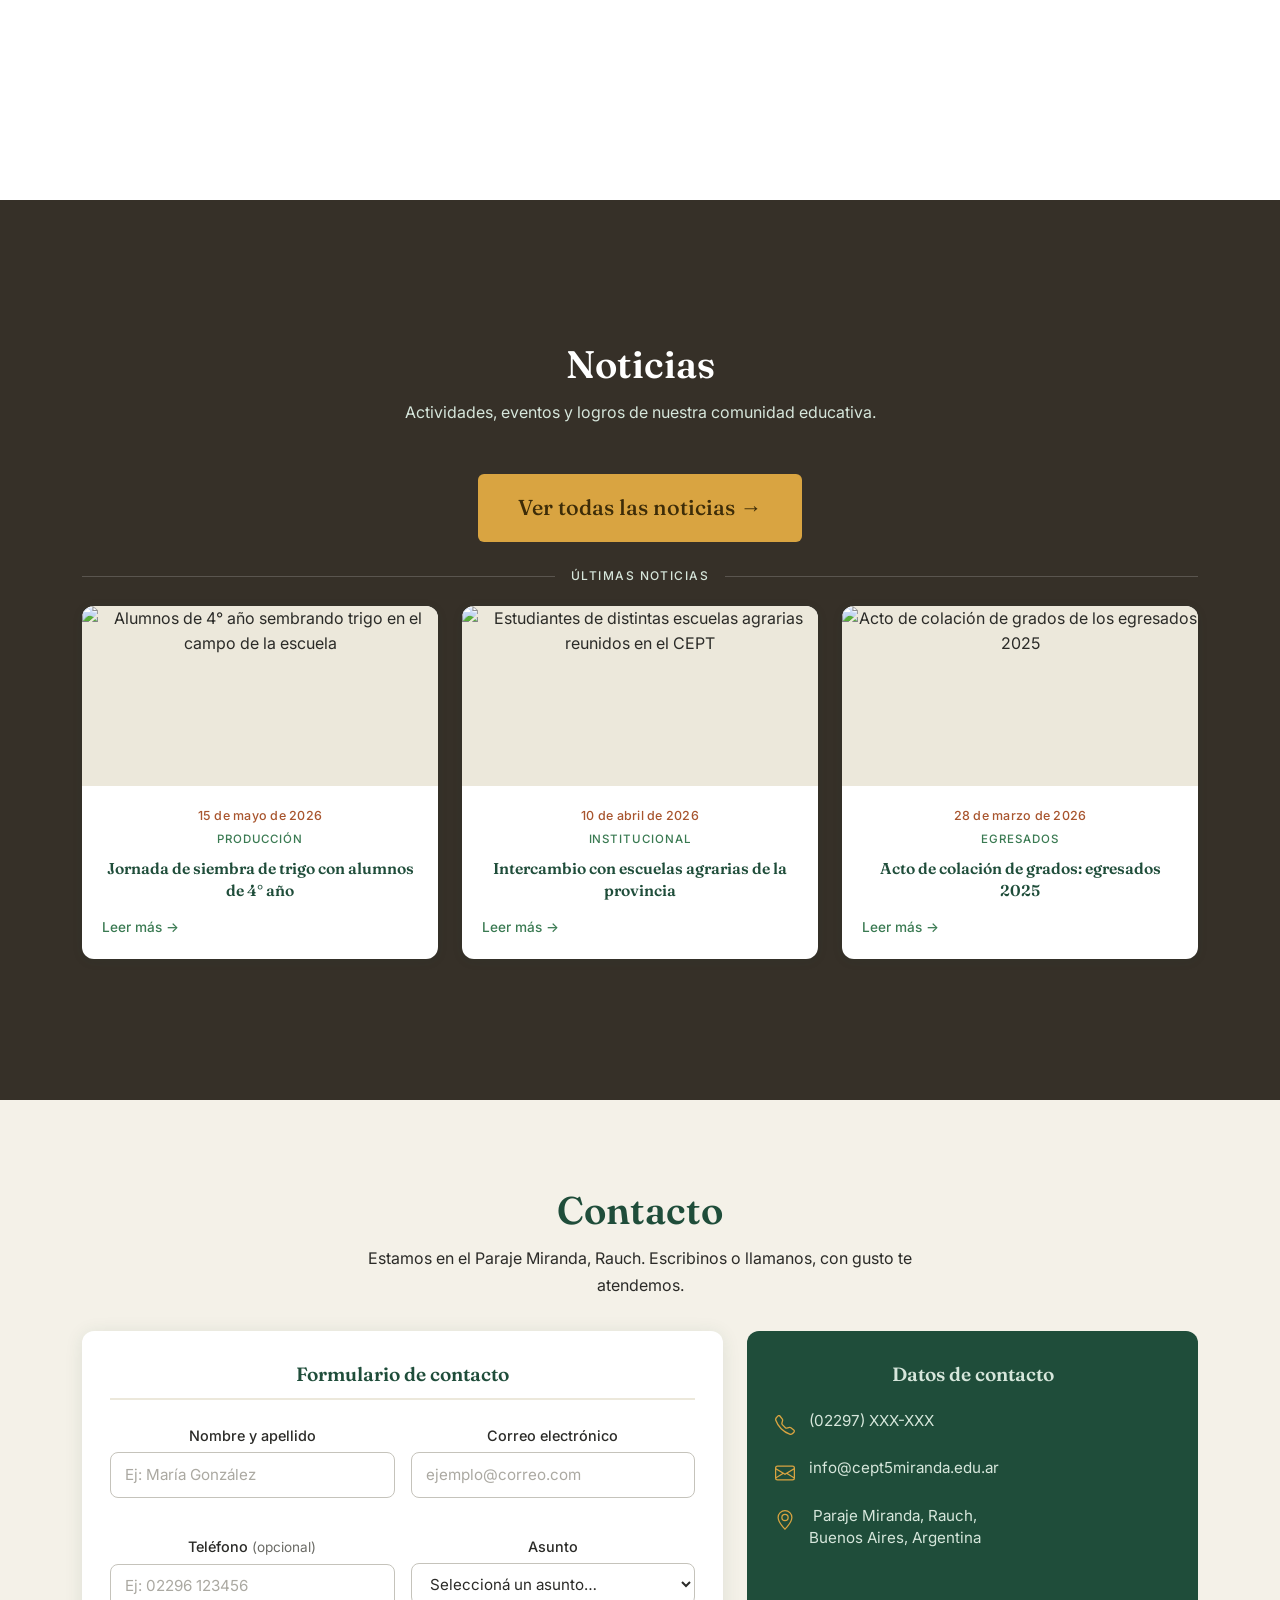
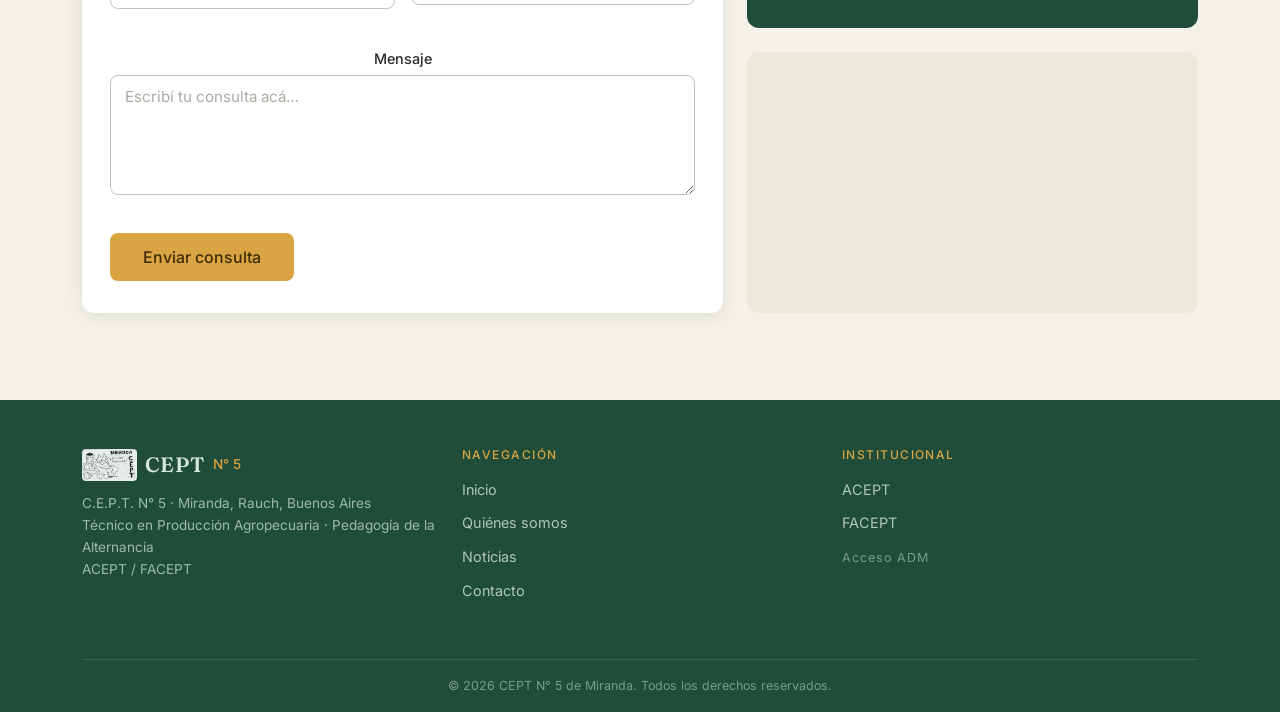
==== commit 7ec204ba: "formulario de carga de noticias" ====
--- a/admin.html
+++ b/admin.html
@@ -133,15 +133,15 @@
             <div class="campo">
               <label for="admin-foto">
                 Foto
-                <span class="opcional">(ruta desde la carpeta raíz, ej: img/mi-foto.jpeg)</span>
-              </label>
-              <input type="text" id="admin-foto" placeholder="img/nombre-de-la-foto.jpeg" />
+                <span class="opcional">(opcional)</span>
+              </label>
+              <input type="text" id="admin-foto" placeholder="img/nombre-del-archivo.jpeg" />
             </div>
 
             <div class="campo">
               <label for="admin-alt">
                 Descripción de la foto
-                <span class="opcional">(para personas que no pueden ver la imagen)</span>
+                <span class="opcional">(opcional)</span>
               </label>
               <input
                 type="text"
@@ -152,31 +152,25 @@
 
             <div class="campo">
               <label for="admin-bajada">
-                Bajada
-                <span class="opcional">(resumen corto que aparece en la lista de noticias)</span>
+                Resumen
+                <span class="opcional">(opcional)</span>
               </label>
               <textarea
                 id="admin-bajada"
                 rows="2"
-                placeholder="Resumen de la noticia en 1 o 2 oraciones..."
+                placeholder="Escribí 1 o 2 oraciones que resuman la noticia..."
               ></textarea>
             </div>
 
             <div class="campo">
               <label for="admin-cuerpo">
-                Cuerpo de la noticia
-                <span class="opcional">
-                  — usá etiquetas HTML: &lt;p&gt;párrafo&lt;/p&gt;,
-                  &lt;strong&gt;negrita&lt;/strong&gt;,
-                  &lt;ul&gt;&lt;li&gt;ítem&lt;/li&gt;&lt;/ul&gt;
-                </span>
+                Texto de la noticia
               </label>
               <textarea
                 id="admin-cuerpo"
                 rows="8"
                 required
-                placeholder="&lt;p&gt;Primer párrafo...&lt;/p&gt;
-&lt;p&gt;Segundo párrafo...&lt;/p&gt;"
+                placeholder="Escribí acá el texto completo de la noticia..."
               ></textarea>
               <span id="error-admin-cuerpo" class="error" aria-live="polite"></span>
             </div>
--- a/css/styles.css
+++ b/css/styles.css
@@ -53,13 +53,68 @@
 
 /* SECCIONES */
 .seccion {
-  padding: 5rem 1.5rem;
+  padding: 3.5rem 1.5rem;
   text-align: center;
   scroll-margin-top: var(--alto-menu); /* ancla no queda tapada por el menú */
+  min-height: 100vh;
+  display: flex;
+  flex-direction: column;
+  justify-content: center;
+}
+
+.fondo-blanco {
+  background-color: #fff;
 }
 
 .fondo-alterno {
   background-color: var(--crema-medio);
+}
+
+.fondo-oscuro {
+  background-color: #363028;
+}
+
+/* Overrides de texto y elementos para sección oscura */
+.fondo-oscuro .titulo-seccion {
+  color: #fff;
+}
+
+.fondo-oscuro .descripcion-seccion {
+  color: var(--claro);
+}
+
+.fondo-oscuro .noticias-subtitulo {
+  opacity: 1;
+}
+
+.fondo-oscuro .noticias-subtitulo span {
+  color: var(--claro);
+}
+
+.fondo-oscuro .noticias-subtitulo::before,
+.fondo-oscuro .noticias-subtitulo::after {
+  background: rgba(255, 255, 255, 0.18);
+}
+
+.fondo-oscuro .boton-noticias {
+  background-color: var(--dorado);
+  color: var(--dorado-texto);
+  border-color: transparent;
+}
+
+.fondo-oscuro .boton-noticias:hover,
+.fondo-oscuro .boton-noticias:focus-visible {
+  background-color: transparent;
+  color: var(--dorado);
+  border-color: var(--dorado);
+}
+
+.seccion-contacto {
+  /* hereda min-height y flex de .seccion */
+}
+
+.seccion > .container {
+  width: 100%;
 }
 
 /* Texto de ejemplo (se elimina al completar cada story) */
@@ -139,14 +194,15 @@
 }
 
 .enlace-menu:hover,
-.enlace-menu:focus {
+.enlace-menu:focus,
+.enlace-menu:active {
   color: var(--dorado);
   background-color: rgba(255, 255, 255, 0.06);
 }
 
 /* Link activo (Bootstrap ScrollSpy agrega .active) */
-.enlace-menu.active {
-  color: var(--dorado);
+#menu-principal .enlace-menu.active {
+  color: var(--dorado) !important;
 }
 
 /* Separador vertical (desktop) */
@@ -333,7 +389,7 @@
 /* Párrafo introductorio de sección */
 .descripcion-seccion {
   max-width: 600px;
-  margin: 0 auto 3rem;
+  margin: 0 auto 2rem;
   color: var(--carbon);
   font-size: 1rem;
   line-height: 1.7;
@@ -698,7 +754,8 @@
 
 /* NOTICIAS — BUSCADOR */
 .buscador {
-  margin-top: 3.5rem;
+
+  margin: 3.5rem;
   padding-top: 2.5rem;
   border-top: 2px solid var(--crema-medio);
 }
@@ -709,8 +766,8 @@
   margin-bottom: 1.25rem;
 }
 
-.formulario-busqueda {
-  margin-bottom: 2rem;
+#formulario-busqueda {
+  align-items: center;
 }
 
 /* Etiqueta de campo */
@@ -812,7 +869,7 @@
 /* ── CTA noticias (arriba, protagonista) ── */
 .noticias-mas {
   text-align: center;
-  padding: 2rem 0 3rem;
+  padding: 1rem 0 1.5rem;
 }
 
 .boton-noticias {
@@ -853,7 +910,7 @@
   display: flex;
   align-items: center;
   gap: 1rem;
-  margin-bottom: 2rem;
+  margin-bottom: 1.25rem;
   opacity: 0.55;
 }
 
@@ -990,7 +1047,7 @@
 /* Mapa */
 .mapa-contenedor {
   height: 100%;
-  min-height: 320px;
+  min-height: 200px;
   border-radius: var(--radio-tarjeta);
   overflow: hidden;
 }
@@ -998,7 +1055,7 @@
 .mapa-iframe {
   width: 100%;
   height: 100%;
-  min-height: 320px;
+  min-height: 200px;
   border: none;
   display: block;
   background-color: var(--crema-medio);
@@ -1042,6 +1099,26 @@
   font-weight: 400;
   font-size: 0.85rem;
   color: #6b6b66;
+}
+
+/* Texto de ayuda debajo del campo */
+.campo-ayuda {
+  font-size: 0.82rem;
+  color: #6b6b66;
+  line-height: 1.5;
+  margin-top: 0.35rem;
+}
+
+.campo-ayuda code {
+  background-color: #f0ede6;
+  padding: 0.05em 0.3em;
+  border-radius: 3px;
+  font-size: 0.9em;
+  color: var(--verde-pino);
+}
+
+.campo-ayuda em {
+  color: #888;
 }
 
 /* Campos del formulario */
@@ -1605,7 +1682,7 @@
 
   /* Reducir padding vertical de secciones */
   .seccion {
-    padding: 3rem 1rem;
+    padding: 2.5rem 1rem;
   }
 
   /* Reducir padding del hero */
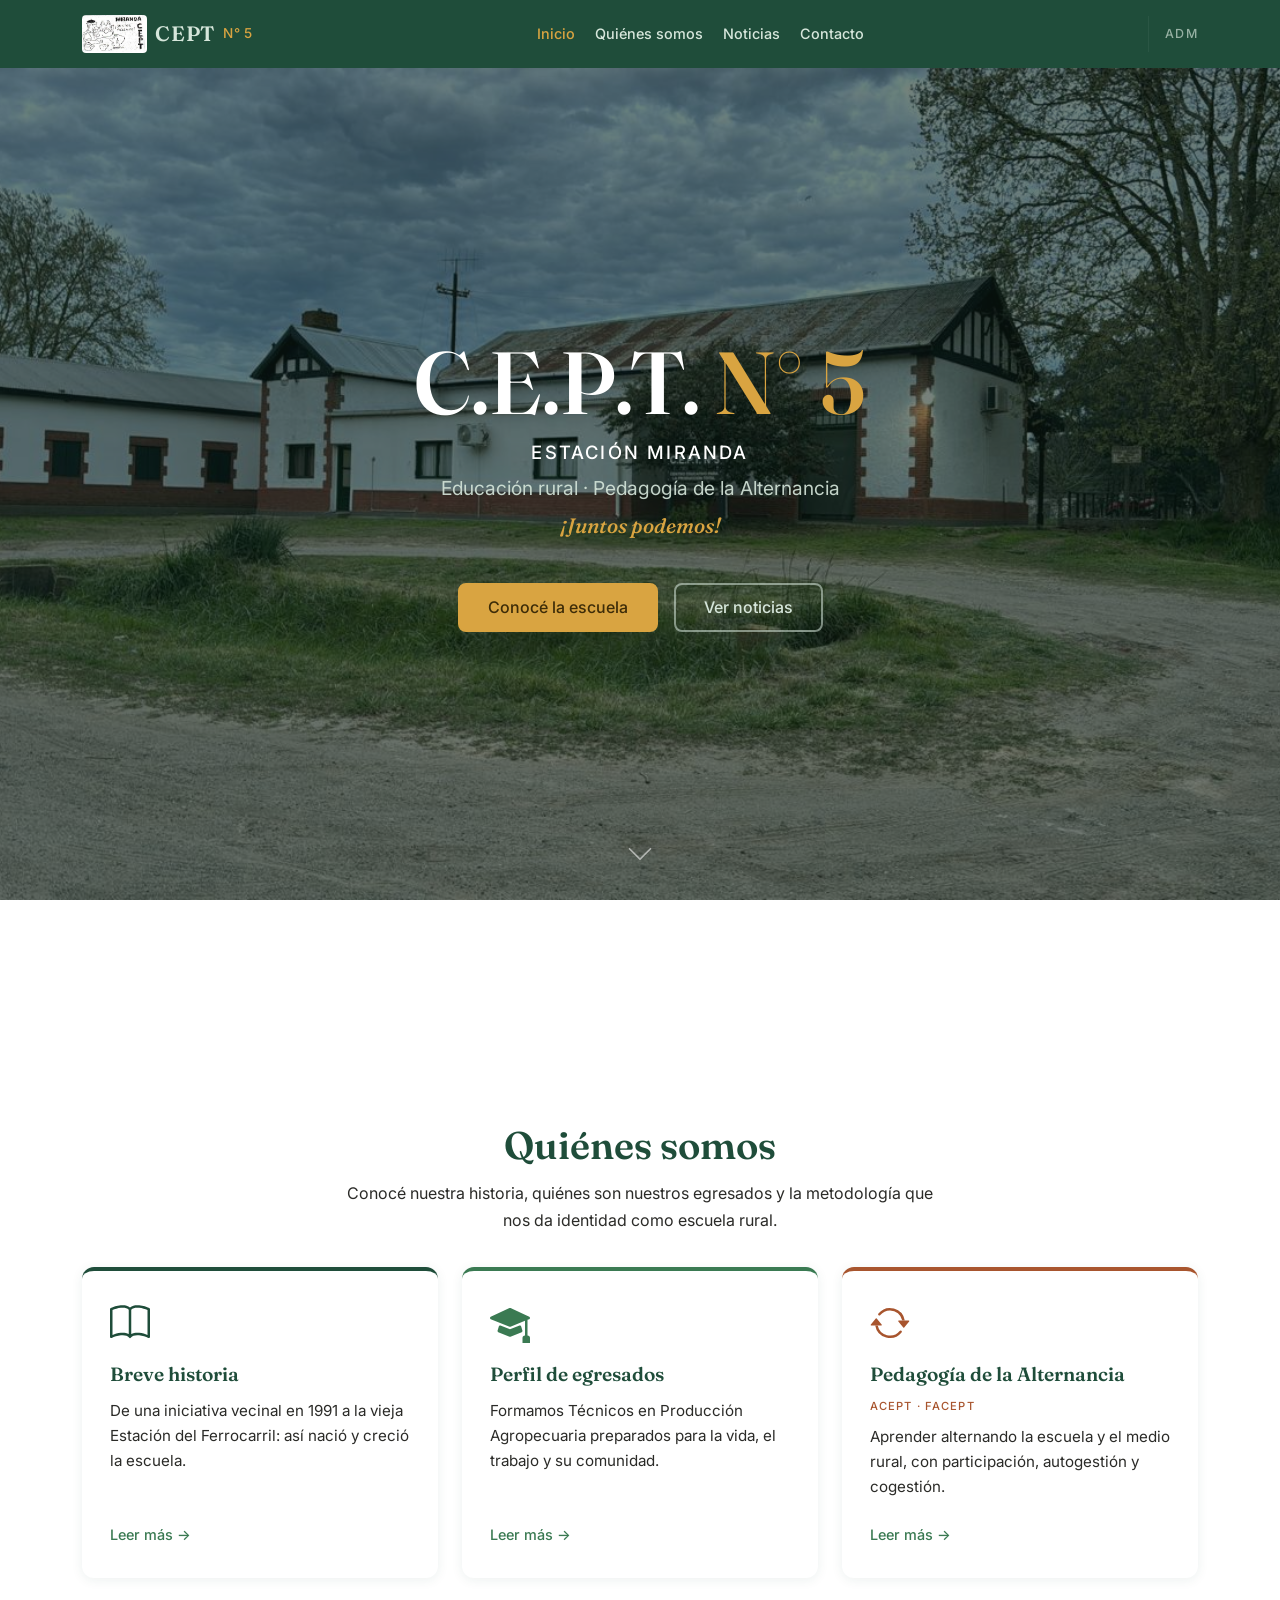
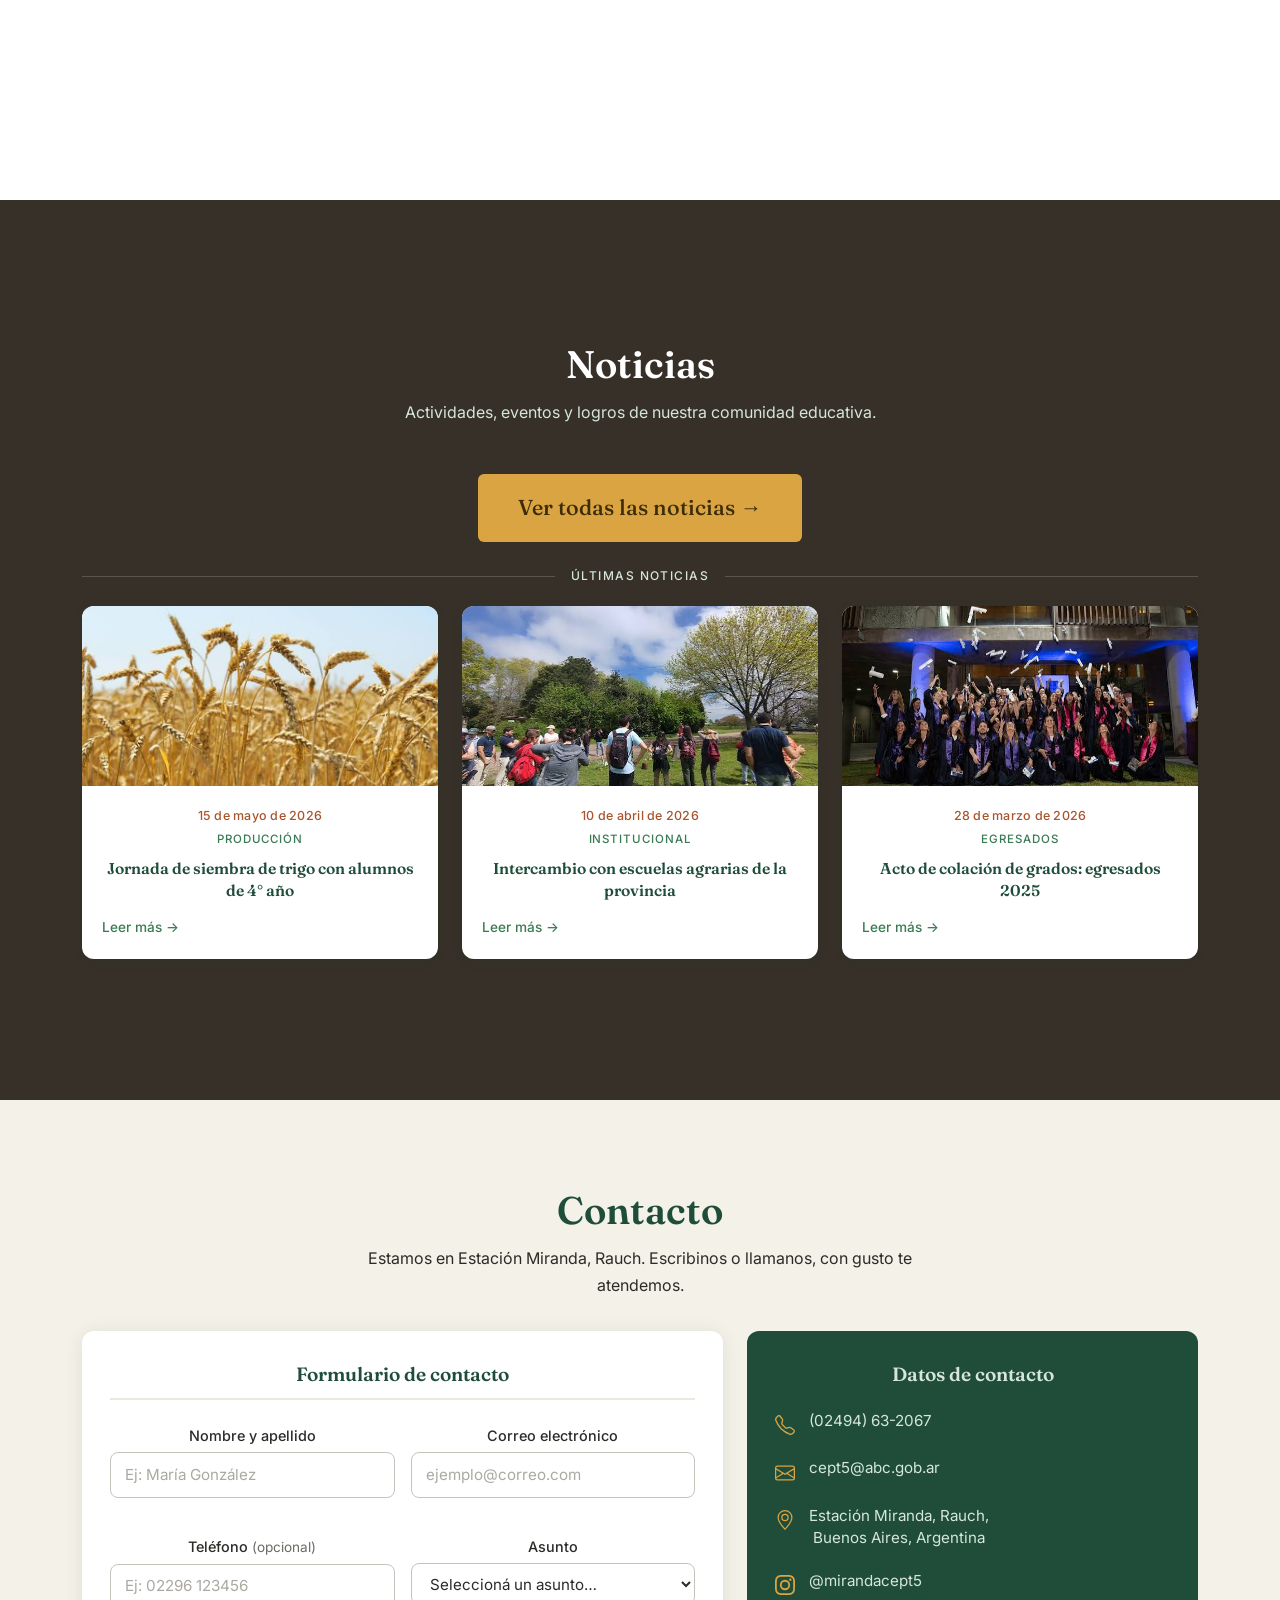
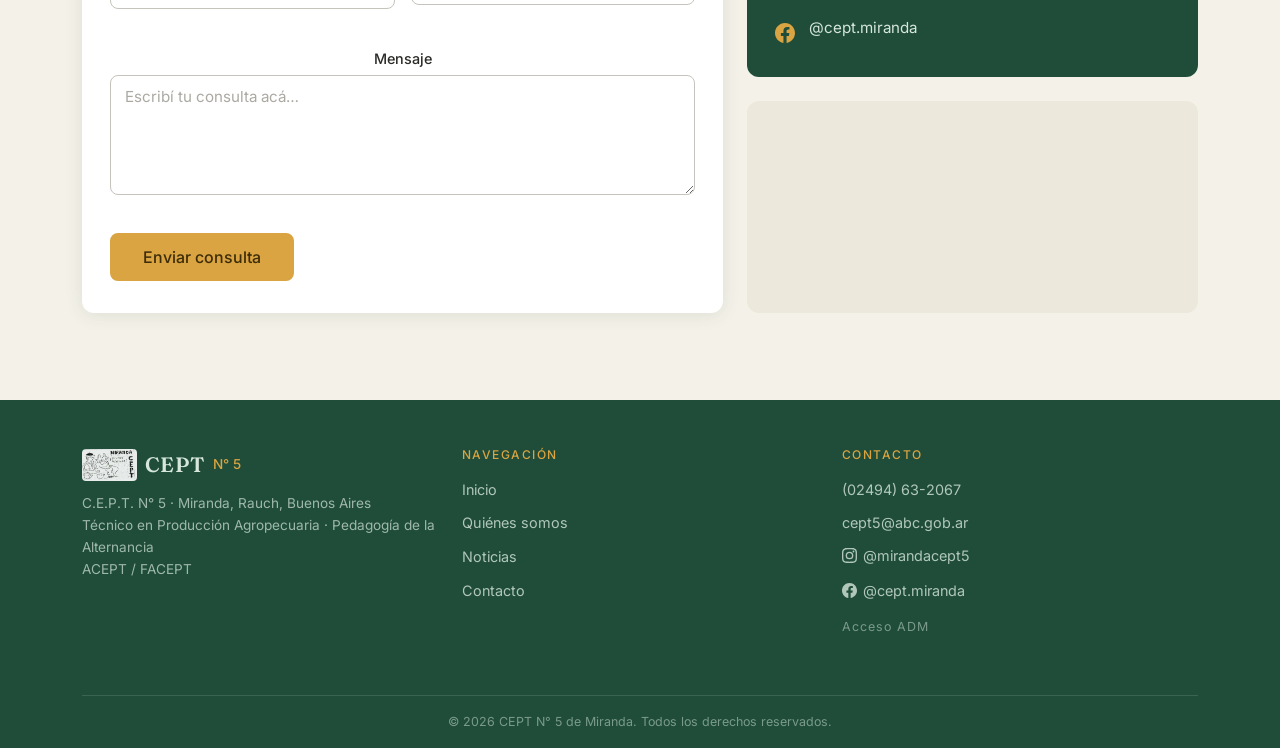
==== commit 0c5bb31a: "mejoras" ====
--- a/admin.html
+++ b/admin.html
@@ -111,11 +111,14 @@
                   <select id="admin-categoria" required>
                     <option value="" disabled selected>Elegí una categoría</option>
                     <option value="Comunidad">Comunidad</option>
+                    <option value="Convivencia">Convivencia</option>
                     <option value="Educación">Educación</option>
-                    <option value="Proyectos">Proyectos</option>
-                    <option value="Producción">Producción</option>
+                    <option value="Egresados">Egresados</option>
                     <option value="Eventos">Eventos</option>
                     <option value="Institucional">Institucional</option>
+                    <option value="Producción">Producción</option>
+                    <option value="Proyectos">Proyectos</option>
+                    <option value="Talleres">Talleres</option>
                   </select>
                   <span id="error-admin-categoria" class="error" aria-live="polite"></span>
                 </div>
--- a/css/styles.css
+++ b/css/styles.css
@@ -509,6 +509,62 @@
 .enlace-miga:focus {
   color: var(--verde-pino);
   text-decoration: underline;
+}
+
+/* COMPARTIR */
+.articulo-compartir {
+  display: flex;
+  align-items: center;
+  gap: 1rem;
+  flex-wrap: wrap;
+  padding: 1.5rem 0;
+  border-top: 1px solid var(--crema-medio);
+  border-bottom: 1px solid var(--crema-medio);
+  margin-bottom: 2rem;
+}
+
+.compartir-etiqueta {
+  font-size: 0.85rem;
+  font-weight: 500;
+  color: var(--carbon);
+  white-space: nowrap;
+}
+
+.compartir-botones {
+  display: flex;
+  gap: 0.6rem;
+  flex-wrap: wrap;
+}
+
+.compartir-btn {
+  display: inline-flex;
+  align-items: center;
+  gap: 0.4rem;
+  font-family: var(--fuente-cuerpo);
+  font-size: 0.85rem;
+  font-weight: 500;
+  padding: 0.45rem 0.9rem;
+  border-radius: var(--radio-elem);
+  border: 1.5px solid var(--crema-medio);
+  background: #fff;
+  color: var(--carbon);
+  cursor: pointer;
+  text-decoration: none;
+  transition: border-color 0.2s, color 0.2s, background-color 0.2s;
+}
+
+.compartir-btn:hover,
+.compartir-btn:focus {
+  border-color: var(--verde-claro);
+  color: var(--verde-pino);
+  background: var(--crema);
+}
+
+.compartir-btn-wa:hover,
+.compartir-btn-wa:focus {
+  border-color: #25d366;
+  color: #128c50;
+  background: #f0fdf4;
 }
 
 /* Botón "← Volver" */
@@ -1311,6 +1367,12 @@
   opacity: 1;
 }
 
+.pie-enlace-ig {
+  display: inline-flex;
+  align-items: center;
+  gap: 0.4rem;
+}
+
 /* ADM discreto */
 .pie-adm {
   font-size: 0.78rem;
